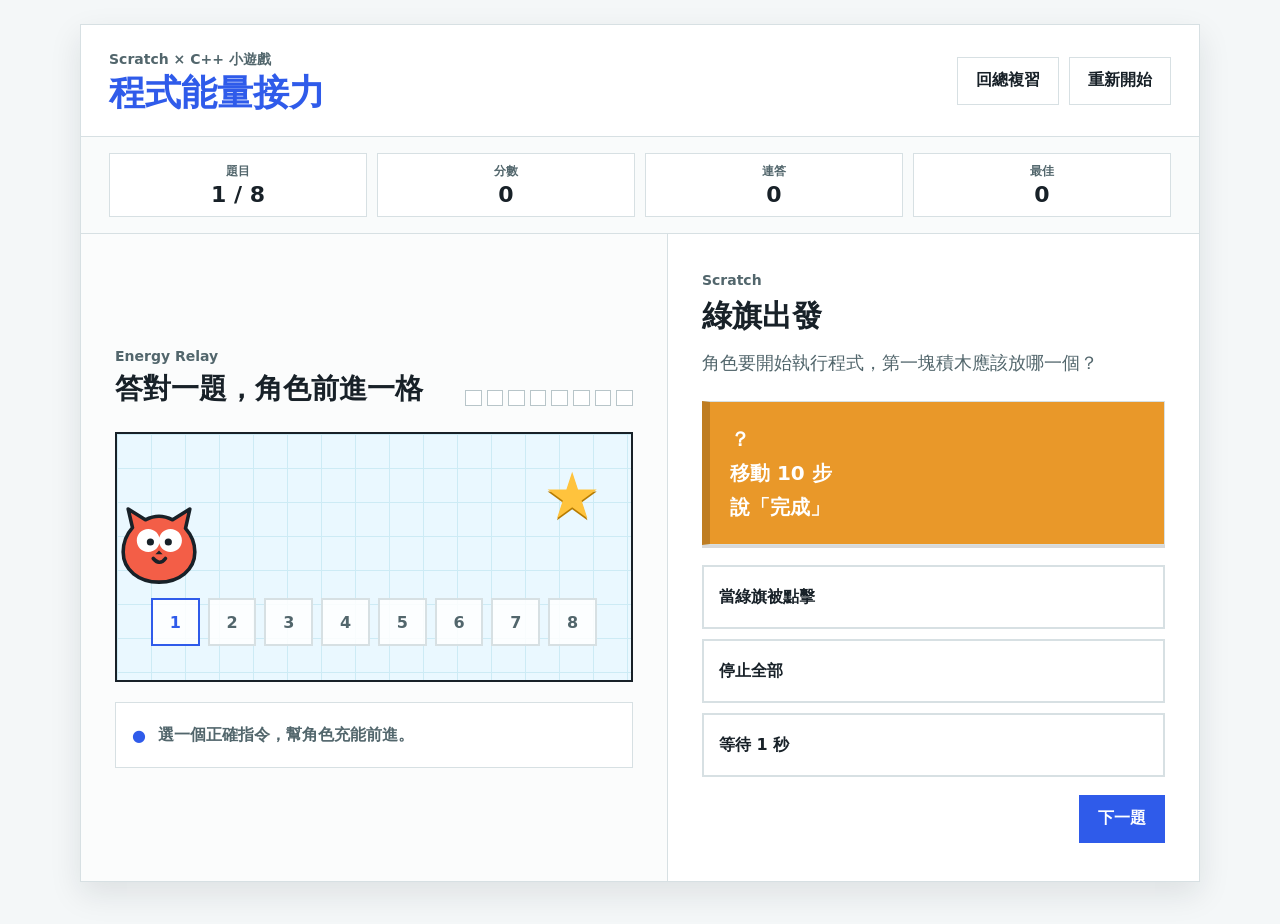
==== mini-game/index.html @ 88376808 "Add programming relay mini game" ====
<!doctype html>
<html lang="zh-Hant">
  <head>
    <meta charset="UTF-8" />
    <meta name="viewport" content="width=device-width, initial-scale=1.0" />
    <meta name="theme-color" content="#2f5bea" />
    <meta
      name="description"
      content="給國中生複習 Scratch 與 C++ 基礎語法的互動小遊戲"
    />
    <title>程式能量接力｜Scratch × C++ 小遊戲</title>
    <link rel="icon" href="../assets/sprite.svg" type="image/svg+xml" />
    <link rel="stylesheet" href="styles.css" />
  </head>
  <body>
    <main class="game-shell">
      <header class="topbar">
        <div class="brand-lockup">
          <span>Scratch × C++ 小遊戲</span>
          <h1>程式能量接力</h1>
        </div>

        <div class="top-actions">
          <a class="nav-button" href="../">回總複習</a>
          <button class="ghost-button" id="resetButton" type="button">重新開始</button>
        </div>
      </header>

      <section class="scoreboard" aria-label="遊戲狀態">
        <div>
          <span>題目</span>
          <strong id="roundCounter">1 / 8</strong>
        </div>
        <div>
          <span>分數</span>
          <strong id="scoreValue">0</strong>
        </div>
        <div>
          <span>連答</span>
          <strong id="streakValue">0</strong>
        </div>
        <div>
          <span>最佳</span>
          <strong id="bestValue">0</strong>
        </div>
      </section>

      <section class="play-layout" aria-live="polite">
        <section class="track-panel" aria-label="能量接力跑道">
          <div class="track-header">
            <div>
              <span class="small-label">Energy Relay</span>
              <h2>答對一題，角色前進一格</h2>
            </div>
            <div class="energy-meter" id="energyMeter" aria-label="能量格"></div>
          </div>

          <div class="track" id="track">
            <ol class="checkpoints" id="checkpoints"></ol>
            <img
              class="runner"
              id="runner"
              src="../assets/sprite.svg"
              alt="正在接力的程式角色"
            />
          </div>

          <div class="feedback" id="feedback" data-tone="neutral">
            <span aria-hidden="true">●</span>
            <p id="feedbackText">選一個正確指令，幫角色充能前進。</p>
          </div>
        </section>

        <section class="challenge-panel" aria-labelledby="challengeTitle">
          <span class="small-label" id="conceptLabel">Scratch</span>
          <h2 id="challengeTitle">準備題目中</h2>
          <p id="challengePrompt"></p>

          <div class="prompt-window" id="promptWindow"></div>

          <div class="answers" id="answers"></div>

          <div class="challenge-actions">
            <button class="primary-button" id="nextButton" type="button" hidden>下一題</button>
          </div>
        </section>
      </section>
    </main>

    <dialog class="result-dialog" id="resultDialog">
      <div class="result-badge" id="resultBadge">A</div>
      <p class="result-kicker">接力完成</p>
      <h2 id="resultTitle">程式能量隊長</h2>
      <p class="result-score">總分 <strong id="finalScore">100</strong> / 100</p>
      <p id="resultMessage"></p>
      <ol class="review-list" id="reviewList"></ol>
      <div class="result-actions">
        <button class="primary-button" id="playAgainButton" type="button">再玩一次</button>
        <a class="nav-button" href="../">回總複習</a>
      </div>
    </dialog>

    <script src="app.js"></script>
  </body>
</html>
---- mini-game/styles.css ----
:root {
  --ink: #182128;
  --muted: #52666c;
  --line: #d7e0e3;
  --paper: #ffffff;
  --page: #f4f7f8;
  --blue: #2f5bea;
  --blue-dark: #1f45c4;
  --yellow: #ffc33d;
  --teal: #59ced0;
  --coral: #f35e47;
  --green: #3faa72;
  --purple: #8f59ce;
  --code: #202a34;
  --shadow: 0 12px 30px rgba(24, 33, 40, 0.1);
}

* {
  box-sizing: border-box;
}

body {
  margin: 0;
  min-width: 320px;
  min-height: 100vh;
  background: var(--page);
  color: var(--ink);
  font-family: "Microsoft JhengHei", "PingFang TC", system-ui, sans-serif;
  letter-spacing: 0;
}

button,
a {
  -webkit-tap-highlight-color: transparent;
}

button {
  cursor: pointer;
  font: inherit;
}

.game-shell {
  width: min(1120px, calc(100% - 32px));
  margin: 24px auto;
  background: var(--paper);
  border: 1px solid var(--line);
  box-shadow: var(--shadow);
}

.topbar {
  min-height: 112px;
  padding: 22px 28px;
  display: flex;
  align-items: center;
  justify-content: space-between;
  gap: 20px;
  border-bottom: 1px solid var(--line);
}

.brand-lockup span,
.small-label {
  color: var(--muted);
  font-size: 14px;
  font-weight: 800;
}

.brand-lockup h1 {
  margin: 4px 0 0;
  color: var(--blue);
  font-size: 36px;
  line-height: 1.1;
}

.top-actions,
.result-actions,
.challenge-actions {
  display: flex;
  align-items: center;
  justify-content: flex-end;
  gap: 10px;
}

.nav-button,
.ghost-button,
.primary-button {
  min-height: 48px;
  padding: 0 18px;
  display: inline-flex;
  align-items: center;
  justify-content: center;
  border: 1px solid var(--line);
  background: var(--paper);
  color: var(--ink);
  text-decoration: none;
  font-weight: 800;
}

.nav-button:hover,
.ghost-button:hover {
  border-color: var(--blue);
  color: var(--blue);
}

.primary-button {
  border-color: var(--blue);
  background: var(--blue);
  color: white;
}

.primary-button:hover {
  background: var(--blue-dark);
}

.scoreboard {
  padding: 16px 28px;
  display: grid;
  grid-template-columns: repeat(4, minmax(0, 1fr));
  gap: 10px;
  background: #f9fbfb;
  border-bottom: 1px solid var(--line);
}

.scoreboard div {
  min-height: 58px;
  padding: 9px 12px;
  display: flex;
  flex-direction: column;
  justify-content: center;
  border: 1px solid var(--line);
  background: white;
  text-align: center;
}

.scoreboard span {
  color: var(--muted);
  font-size: 12px;
  font-weight: 700;
}

.scoreboard strong {
  margin-top: 2px;
  font-size: 22px;
}

.play-layout {
  min-height: 590px;
  display: grid;
  grid-template-columns: minmax(0, 1.05fr) minmax(360px, 0.95fr);
}

.track-panel {
  padding: 34px;
  display: flex;
  flex-direction: column;
  justify-content: center;
  border-right: 1px solid var(--line);
  background: #fbfcfc;
}

.track-header {
  display: flex;
  align-items: flex-end;
  justify-content: space-between;
  gap: 18px;
}

.track-header h2 {
  margin: 6px 0 0;
  font-size: 28px;
  line-height: 1.25;
}

.energy-meter {
  min-width: 168px;
  display: grid;
  grid-template-columns: repeat(8, 1fr);
  gap: 5px;
}

.energy-dot {
  height: 16px;
  border: 1px solid #b8c5c9;
  background: white;
}

.energy-dot.filled {
  border-color: var(--green);
  background: var(--green);
}

.track {
  position: relative;
  margin-top: 26px;
  min-height: 250px;
  overflow: hidden;
  border: 2px solid var(--ink);
  background-color: #eaf8ff;
  background-image:
    linear-gradient(#cdebf5 1px, transparent 1px),
    linear-gradient(90deg, #cdebf5 1px, transparent 1px);
  background-size: 34px 34px;
}

.track::after {
  content: "★";
  position: absolute;
  right: 30px;
  top: 30px;
  color: var(--yellow);
  font-size: 64px;
  line-height: 1;
  text-shadow: 0 2px 0 #b77b00;
}

.checkpoints {
  position: absolute;
  left: 34px;
  right: 34px;
  bottom: 34px;
  z-index: 1;
  list-style: none;
  margin: 0;
  padding: 0;
  display: grid;
  grid-template-columns: repeat(8, minmax(0, 1fr));
  gap: 8px;
}

.checkpoints li {
  min-height: 48px;
  display: grid;
  place-items: center;
  border: 2px solid var(--line);
  background: rgba(255, 255, 255, 0.86);
  color: var(--muted);
  font-weight: 900;
}

.checkpoints li.done {
  border-color: var(--green);
  background: #eef9f2;
  color: #247a4e;
}

.checkpoints li.active {
  border-color: var(--blue);
  color: var(--blue);
}

.runner {
  position: absolute;
  left: clamp(42px, var(--runner-left, 0%), calc(100% - 42px));
  bottom: 95px;
  z-index: 2;
  width: 86px;
  height: 86px;
  transform: translateX(-50%);
  transition:
    left 0.45s ease,
    transform 0.2s ease;
}

.runner.pop {
  transform: translateX(-50%) translateY(-10px) rotate(4deg);
}

.feedback {
  min-height: 66px;
  margin-top: 20px;
  padding: 14px 16px;
  display: flex;
  align-items: center;
  gap: 12px;
  border: 1px solid var(--line);
  background: white;
}

.feedback p {
  margin: 0;
  color: var(--muted);
  font-weight: 800;
  line-height: 1.6;
}

.feedback span {
  color: var(--blue);
}

.feedback[data-tone="success"] {
  background: #eef9f2;
}

.feedback[data-tone="success"] p,
.feedback[data-tone="success"] span {
  color: #247a4e;
}

.feedback[data-tone="error"] {
  background: #fff1ee;
}

.feedback[data-tone="error"] p,
.feedback[data-tone="error"] span {
  color: #b73e2d;
}

.challenge-panel {
  min-width: 0;
  padding: 38px 34px;
  display: flex;
  flex-direction: column;
  justify-content: center;
}

.challenge-panel h2 {
  margin: 8px 0 12px;
  font-size: 30px;
  line-height: 1.3;
}

.challenge-panel p {
  margin: 0;
  color: var(--muted);
  font-size: 18px;
  line-height: 1.75;
}

.prompt-window {
  margin-top: 22px;
}

.code-card,
.scratch-card {
  width: 100%;
  min-height: 122px;
  padding: 20px;
  display: flex;
  align-items: center;
  border: 1px solid var(--line);
}

.code-card {
  border-left: 8px solid var(--teal);
  background: var(--code);
  color: #f4f7f8;
  font: 19px/1.7 Consolas, "SFMono-Regular", monospace;
  white-space: pre-wrap;
}

.scratch-card {
  border-left: 8px solid rgba(0, 0, 0, 0.18);
  background: #e99829;
  color: white;
  font-size: 20px;
  font-weight: 900;
  line-height: 1.7;
  box-shadow: 0 3px 0 rgba(0, 0, 0, 0.15);
}

.blank {
  color: var(--yellow);
  font-weight: 900;
}

.answers {
  margin-top: 20px;
  display: grid;
  gap: 10px;
}

.answer-button {
  min-height: 64px;
  padding: 13px 15px;
  border: 2px solid var(--line);
  background: white;
  color: var(--ink);
  text-align: left;
  font-weight: 800;
  line-height: 1.5;
}

.answer-button:hover,
.answer-button:focus-visible {
  border-color: var(--blue);
  outline: 0;
}

.answer-button.correct {
  border-color: var(--green);
  background: #eef9f2;
  color: #247a4e;
}

.answer-button.wrong {
  border-color: var(--coral);
  background: #fff1ee;
  color: #b73e2d;
}

.answer-button code {
  font-family: Consolas, "SFMono-Regular", monospace;
  font-size: 16px;
}

.challenge-actions {
  margin-top: 18px;
  min-height: 48px;
}

.result-dialog {
  width: min(620px, calc(100% - 28px));
  padding: 34px;
  border: 2px solid var(--ink);
  background: white;
  color: var(--ink);
  text-align: center;
}

.result-dialog::backdrop {
  background: rgba(24, 33, 40, 0.72);
}

.result-badge {
  width: 82px;
  height: 82px;
  margin: 0 auto 14px;
  display: grid;
  place-items: center;
  border: 3px solid var(--ink);
  background: var(--yellow);
  font-size: 42px;
  font-weight: 900;
  transform: rotate(-3deg);
}

.result-kicker {
  margin: 0;
  color: var(--coral);
  font-weight: 900;
}

.result-dialog h2 {
  margin: 8px 0;
  font-size: 34px;
}

.result-score {
  font-size: 20px;
}

.result-score strong {
  color: var(--blue);
  font-size: 34px;
}

.review-list {
  max-height: 190px;
  margin: 22px 0 0;
  padding: 16px 16px 16px 38px;
  overflow: auto;
  background: #f6f8f9;
  text-align: left;
  line-height: 1.75;
}

.result-dialog .result-actions {
  margin-top: 18px;
}

@media (max-width: 900px) {
  .game-shell {
    width: min(100% - 20px, 760px);
    margin: 10px auto;
  }

  .topbar {
    align-items: flex-start;
    flex-direction: column;
  }

  .scoreboard {
    grid-template-columns: repeat(2, minmax(0, 1fr));
  }

  .play-layout {
    grid-template-columns: 1fr;
  }

  .track-panel {
    border-right: 0;
    border-bottom: 1px solid var(--line);
  }
}

@media (max-width: 620px) {
  .game-shell {
    width: 100%;
    margin: 0;
    border-left: 0;
    border-right: 0;
  }

  .topbar,
  .scoreboard,
  .track-panel,
  .challenge-panel {
    padding-left: 18px;
    padding-right: 18px;
  }

  .brand-lockup h1 {
    font-size: 30px;
  }

  .top-actions {
    width: 100%;
    display: grid;
    grid-template-columns: 1fr 1fr;
  }

  .nav-button,
  .ghost-button,
  .primary-button {
    min-height: 46px;
    padding: 0 12px;
  }

  .track-header {
    align-items: flex-start;
    flex-direction: column;
  }

  .track-header h2 {
    font-size: 24px;
  }

  .energy-meter {
    width: 100%;
  }

  .track {
    min-height: 220px;
  }

  .checkpoints {
    left: 18px;
    right: 18px;
    gap: 4px;
  }

  .checkpoints li {
    min-height: 40px;
    font-size: 12px;
  }

  .runner {
    width: 72px;
    height: 72px;
    bottom: 88px;
  }

  .track::after {
    right: 20px;
    top: 22px;
    font-size: 54px;
  }

  .challenge-panel h2 {
    font-size: 26px;
  }

  .challenge-panel p {
    font-size: 16px;
  }

  .code-card {
    padding: 16px;
    font-size: 15px;
  }

  .scratch-card {
    font-size: 18px;
  }

  .result-actions {
    align-items: stretch;
    flex-direction: column;
  }
}

@media (prefers-reduced-motion: reduce) {
  *,
  *::before,
  *::after {
    scroll-behavior: auto !important;
    transition-duration: 0.01ms !important;
    animation-duration: 0.01ms !important;
  }
}
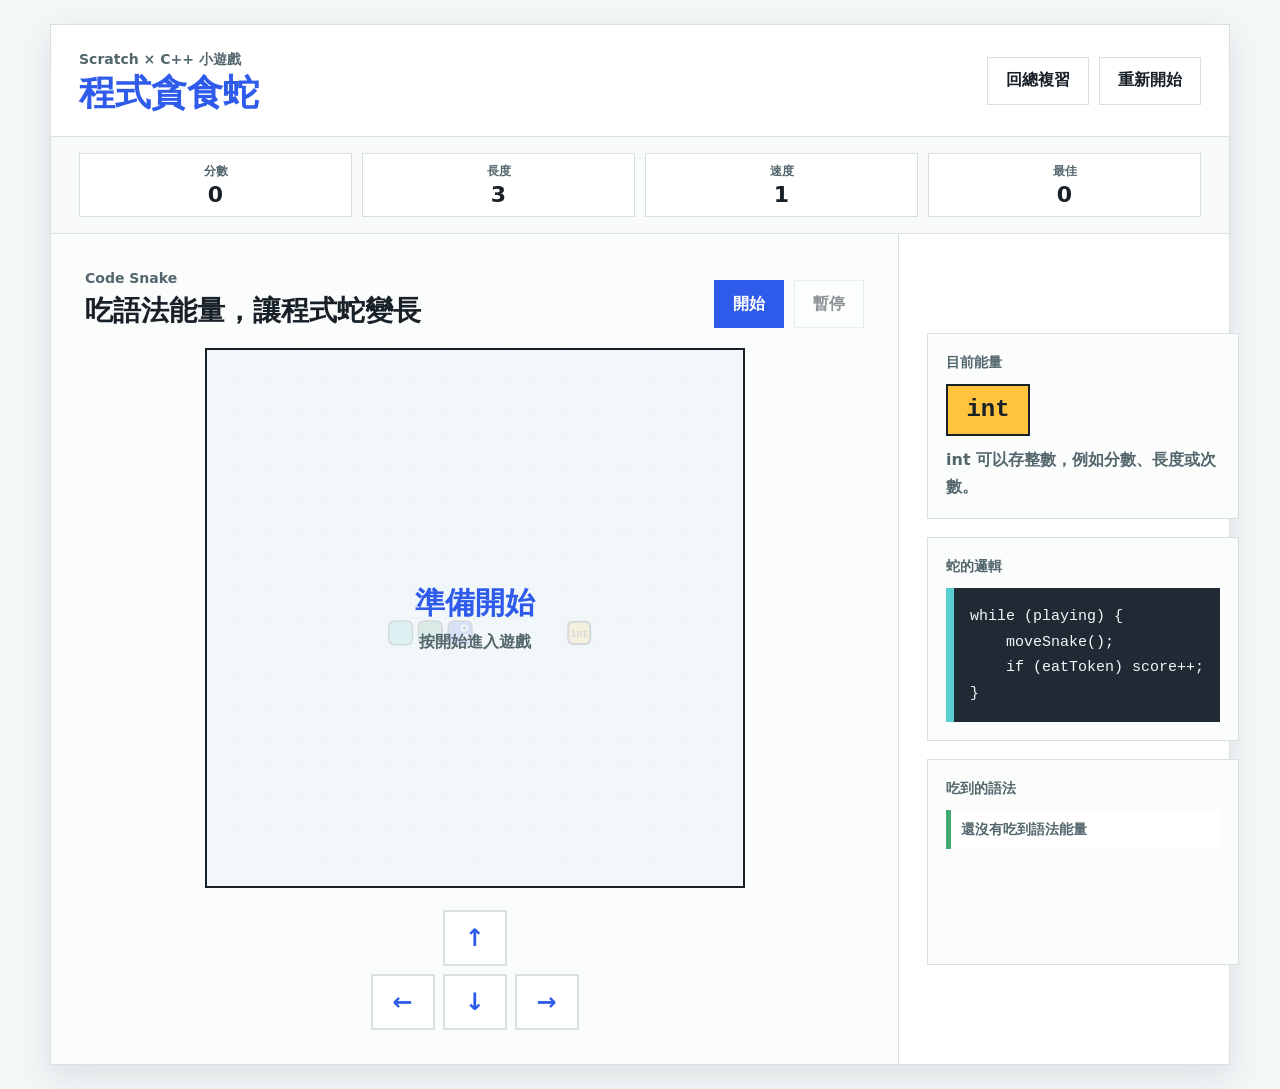
==== commit e5c0bbd1: "Replace relay mini game with code snake" ====
--- a/mini-game/index.html
+++ b/mini-game/index.html
@@ -4,11 +4,8 @@
     <meta charset="UTF-8" />
     <meta name="viewport" content="width=device-width, initial-scale=1.0" />
     <meta name="theme-color" content="#2f5bea" />
-    <meta
-      name="description"
-      content="給國中生複習 Scratch 與 C++ 基礎語法的互動小遊戲"
-    />
-    <title>程式能量接力｜Scratch × C++ 小遊戲</title>
+    <meta name="description" content="給國中生玩的 Scratch 與 C++ 程式貪食蛇小遊戲" />
+    <title>程式貪食蛇｜Scratch × C++ 小遊戲</title>
     <link rel="icon" href="../assets/sprite.svg" type="image/svg+xml" />
     <link rel="stylesheet" href="styles.css" />
   </head>
@@ -17,27 +14,27 @@
       <header class="topbar">
         <div class="brand-lockup">
           <span>Scratch × C++ 小遊戲</span>
-          <h1>程式能量接力</h1>
+          <h1>程式貪食蛇</h1>
         </div>
 
         <div class="top-actions">
           <a class="nav-button" href="../">回總複習</a>
-          <button class="ghost-button" id="resetButton" type="button">重新開始</button>
+          <button class="ghost-button" id="restartButton" type="button">重新開始</button>
         </div>
       </header>
 
       <section class="scoreboard" aria-label="遊戲狀態">
         <div>
-          <span>題目</span>
-          <strong id="roundCounter">1 / 8</strong>
-        </div>
-        <div>
           <span>分數</span>
           <strong id="scoreValue">0</strong>
         </div>
         <div>
-          <span>連答</span>
-          <strong id="streakValue">0</strong>
+          <span>長度</span>
+          <strong id="lengthValue">3</strong>
+        </div>
+        <div>
+          <span>速度</span>
+          <strong id="speedValue">1</strong>
         </div>
         <div>
           <span>最佳</span>
@@ -45,55 +42,72 @@
         </div>
       </section>
 
-      <section class="play-layout" aria-live="polite">
-        <section class="track-panel" aria-label="能量接力跑道">
-          <div class="track-header">
+      <section class="play-layout">
+        <section class="board-panel" aria-labelledby="boardTitle">
+          <div class="board-header">
             <div>
-              <span class="small-label">Energy Relay</span>
-              <h2>答對一題，角色前進一格</h2>
+              <span class="small-label">Code Snake</span>
+              <h2 id="boardTitle">吃語法能量，讓程式蛇變長</h2>
             </div>
-            <div class="energy-meter" id="energyMeter" aria-label="能量格"></div>
+            <div class="game-actions">
+              <button class="primary-button" id="startButton" type="button">開始</button>
+              <button class="ghost-button" id="pauseButton" type="button">暫停</button>
+            </div>
           </div>
 
-          <div class="track" id="track">
-            <ol class="checkpoints" id="checkpoints"></ol>
-            <img
-              class="runner"
-              id="runner"
-              src="../assets/sprite.svg"
-              alt="正在接力的程式角色"
-            />
+          <div class="canvas-wrap">
+            <canvas
+              id="gameCanvas"
+              width="540"
+              height="540"
+              tabindex="0"
+              aria-label="程式貪食蛇遊戲盤"
+            ></canvas>
+            <div class="game-overlay" id="gameOverlay">
+              <strong id="overlayTitle">準備開始</strong>
+              <span id="overlayText">按開始進入遊戲</span>
+            </div>
           </div>
 
-          <div class="feedback" id="feedback" data-tone="neutral">
-            <span aria-hidden="true">●</span>
-            <p id="feedbackText">選一個正確指令，幫角色充能前進。</p>
+          <div class="mobile-controls" aria-label="手機方向控制">
+            <span></span>
+            <button type="button" data-direction="up" aria-label="向上">↑</button>
+            <span></span>
+            <button type="button" data-direction="left" aria-label="向左">←</button>
+            <button type="button" data-direction="down" aria-label="向下">↓</button>
+            <button type="button" data-direction="right" aria-label="向右">→</button>
           </div>
         </section>
 
-        <section class="challenge-panel" aria-labelledby="challengeTitle">
-          <span class="small-label" id="conceptLabel">Scratch</span>
-          <h2 id="challengeTitle">準備題目中</h2>
-          <p id="challengePrompt"></p>
+        <aside class="info-panel" aria-label="程式語法狀態">
+          <section class="token-panel">
+            <span class="small-label">目前能量</span>
+            <div class="token-chip" id="currentToken">int</div>
+            <p id="currentTip">int 可以存整數，例如分數、長度或次數。</p>
+          </section>
 
-          <div class="prompt-window" id="promptWindow"></div>
+          <section class="code-panel">
+            <span class="small-label">蛇的邏輯</span>
+            <pre><code>while (playing) {
+    moveSnake();
+    if (eatToken) score++;
+}</code></pre>
+          </section>
 
-          <div class="answers" id="answers"></div>
-
-          <div class="challenge-actions">
-            <button class="primary-button" id="nextButton" type="button" hidden>下一題</button>
-          </div>
-        </section>
+          <section class="log-panel">
+            <span class="small-label">吃到的語法</span>
+            <ol id="tokenLog"></ol>
+          </section>
+        </aside>
       </section>
     </main>
 
     <dialog class="result-dialog" id="resultDialog">
-      <div class="result-badge" id="resultBadge">A</div>
-      <p class="result-kicker">接力完成</p>
-      <h2 id="resultTitle">程式能量隊長</h2>
-      <p class="result-score">總分 <strong id="finalScore">100</strong> / 100</p>
+      <div class="result-badge" id="resultBadge">0</div>
+      <p class="result-kicker">Game Over</p>
+      <h2 id="resultTitle">程式蛇停下來了</h2>
+      <p class="result-score">總分 <strong id="finalScore">0</strong></p>
       <p id="resultMessage"></p>
-      <ol class="review-list" id="reviewList"></ol>
       <div class="result-actions">
         <button class="primary-button" id="playAgainButton" type="button">再玩一次</button>
         <a class="nav-button" href="../">回總複習</a>
--- a/mini-game/styles.css
+++ b/mini-game/styles.css
@@ -40,7 +40,7 @@
 }
 
 .game-shell {
-  width: min(1120px, calc(100% - 32px));
+  width: min(1180px, calc(100% - 32px));
   margin: 24px auto;
   background: var(--paper);
   border: 1px solid var(--line);
@@ -72,8 +72,8 @@
 }
 
 .top-actions,
-.result-actions,
-.challenge-actions {
+.game-actions,
+.result-actions {
   display: flex;
   align-items: center;
   justify-content: flex-end;
@@ -111,6 +111,12 @@
   background: var(--blue-dark);
 }
 
+.primary-button:disabled,
+.ghost-button:disabled {
+  cursor: not-allowed;
+  opacity: 0.48;
+}
+
 .scoreboard {
   padding: 16px 28px;
   display: grid;
@@ -143,272 +149,169 @@
 }
 
 .play-layout {
-  min-height: 590px;
-  display: grid;
-  grid-template-columns: minmax(0, 1.05fr) minmax(360px, 0.95fr);
-}
-
-.track-panel {
+  min-height: 650px;
+  display: grid;
+  grid-template-columns: minmax(0, 1fr) 330px;
+}
+
+.board-panel {
   padding: 34px;
-  display: flex;
-  flex-direction: column;
-  justify-content: center;
   border-right: 1px solid var(--line);
   background: #fbfcfc;
 }
 
-.track-header {
+.board-header {
   display: flex;
   align-items: flex-end;
   justify-content: space-between;
   gap: 18px;
-}
-
-.track-header h2 {
+  margin-bottom: 20px;
+}
+
+.board-header h2 {
   margin: 6px 0 0;
   font-size: 28px;
   line-height: 1.25;
 }
 
-.energy-meter {
-  min-width: 168px;
-  display: grid;
-  grid-template-columns: repeat(8, 1fr);
-  gap: 5px;
-}
-
-.energy-dot {
-  height: 16px;
-  border: 1px solid #b8c5c9;
+.canvas-wrap {
+  position: relative;
+  width: min(100%, 540px);
+  aspect-ratio: 1;
+  margin: 0 auto;
+  border: 2px solid var(--ink);
+  background: #eaf8ff;
+  overflow: hidden;
+}
+
+#gameCanvas {
+  width: 100%;
+  height: 100%;
+  display: block;
+  touch-action: none;
+}
+
+.game-overlay {
+  position: absolute;
+  inset: 0;
+  display: grid;
+  place-content: center;
+  gap: 8px;
+  background: rgba(244, 247, 248, 0.86);
+  text-align: center;
+}
+
+.game-overlay[hidden] {
+  display: none;
+}
+
+.game-overlay strong {
+  color: var(--blue);
+  font-size: 30px;
+}
+
+.game-overlay span {
+  color: var(--muted);
+  font-weight: 800;
+}
+
+.mobile-controls {
+  width: min(320px, 100%);
+  margin: 22px auto 0;
+  display: grid;
+  grid-template-columns: repeat(3, 64px);
+  justify-content: center;
+  gap: 8px;
+}
+
+.mobile-controls button {
+  width: 64px;
+  height: 56px;
+  border: 2px solid var(--line);
   background: white;
-}
-
-.energy-dot.filled {
-  border-color: var(--green);
-  background: var(--green);
-}
-
-.track {
-  position: relative;
-  margin-top: 26px;
-  min-height: 250px;
-  overflow: hidden;
+  color: var(--blue);
+  font-size: 24px;
+  font-weight: 900;
+}
+
+.mobile-controls button:active {
+  border-color: var(--blue);
+  background: #edf2ff;
+}
+
+.info-panel {
+  min-width: 0;
+  padding: 34px 28px;
+  display: grid;
+  align-content: center;
+  gap: 18px;
+  background: white;
+}
+
+.token-panel,
+.code-panel,
+.log-panel {
+  padding: 18px;
+  border: 1px solid var(--line);
+  background: #fbfcfc;
+}
+
+.token-chip {
+  width: fit-content;
+  min-width: 84px;
+  min-height: 52px;
+  margin: 12px 0 10px;
+  padding: 8px 16px;
+  display: grid;
+  place-items: center;
   border: 2px solid var(--ink);
-  background-color: #eaf8ff;
-  background-image:
-    linear-gradient(#cdebf5 1px, transparent 1px),
-    linear-gradient(90deg, #cdebf5 1px, transparent 1px);
-  background-size: 34px 34px;
-}
-
-.track::after {
-  content: "★";
-  position: absolute;
-  right: 30px;
-  top: 30px;
-  color: var(--yellow);
-  font-size: 64px;
-  line-height: 1;
-  text-shadow: 0 2px 0 #b77b00;
-}
-
-.checkpoints {
-  position: absolute;
-  left: 34px;
-  right: 34px;
-  bottom: 34px;
-  z-index: 1;
-  list-style: none;
+  background: var(--yellow);
+  color: var(--ink);
+  font: 900 24px/1 Consolas, "SFMono-Regular", monospace;
+}
+
+.token-panel p {
   margin: 0;
-  padding: 0;
-  display: grid;
-  grid-template-columns: repeat(8, minmax(0, 1fr));
-  gap: 8px;
-}
-
-.checkpoints li {
-  min-height: 48px;
-  display: grid;
-  place-items: center;
-  border: 2px solid var(--line);
-  background: rgba(255, 255, 255, 0.86);
-  color: var(--muted);
-  font-weight: 900;
-}
-
-.checkpoints li.done {
-  border-color: var(--green);
-  background: #eef9f2;
-  color: #247a4e;
-}
-
-.checkpoints li.active {
-  border-color: var(--blue);
-  color: var(--blue);
-}
-
-.runner {
-  position: absolute;
-  left: clamp(42px, var(--runner-left, 0%), calc(100% - 42px));
-  bottom: 95px;
-  z-index: 2;
-  width: 86px;
-  height: 86px;
-  transform: translateX(-50%);
-  transition:
-    left 0.45s ease,
-    transform 0.2s ease;
-}
-
-.runner.pop {
-  transform: translateX(-50%) translateY(-10px) rotate(4deg);
-}
-
-.feedback {
-  min-height: 66px;
-  margin-top: 20px;
-  padding: 14px 16px;
-  display: flex;
-  align-items: center;
-  gap: 12px;
-  border: 1px solid var(--line);
-  background: white;
-}
-
-.feedback p {
-  margin: 0;
-  color: var(--muted);
-  font-weight: 800;
-  line-height: 1.6;
-}
-
-.feedback span {
-  color: var(--blue);
-}
-
-.feedback[data-tone="success"] {
-  background: #eef9f2;
-}
-
-.feedback[data-tone="success"] p,
-.feedback[data-tone="success"] span {
-  color: #247a4e;
-}
-
-.feedback[data-tone="error"] {
-  background: #fff1ee;
-}
-
-.feedback[data-tone="error"] p,
-.feedback[data-tone="error"] span {
-  color: #b73e2d;
-}
-
-.challenge-panel {
-  min-width: 0;
-  padding: 38px 34px;
-  display: flex;
-  flex-direction: column;
-  justify-content: center;
-}
-
-.challenge-panel h2 {
-  margin: 8px 0 12px;
-  font-size: 30px;
-  line-height: 1.3;
-}
-
-.challenge-panel p {
-  margin: 0;
-  color: var(--muted);
-  font-size: 18px;
-  line-height: 1.75;
-}
-
-.prompt-window {
-  margin-top: 22px;
-}
-
-.code-card,
-.scratch-card {
-  width: 100%;
-  min-height: 122px;
-  padding: 20px;
-  display: flex;
-  align-items: center;
-  border: 1px solid var(--line);
-}
-
-.code-card {
+  color: var(--muted);
+  font-size: 16px;
+  font-weight: 800;
+  line-height: 1.7;
+}
+
+.code-panel pre {
+  margin: 12px 0 0;
+  padding: 16px;
+  overflow: auto;
   border-left: 8px solid var(--teal);
   background: var(--code);
   color: #f4f7f8;
-  font: 19px/1.7 Consolas, "SFMono-Regular", monospace;
-  white-space: pre-wrap;
-}
-
-.scratch-card {
-  border-left: 8px solid rgba(0, 0, 0, 0.18);
-  background: #e99829;
-  color: white;
-  font-size: 20px;
-  font-weight: 900;
-  line-height: 1.7;
-  box-shadow: 0 3px 0 rgba(0, 0, 0, 0.15);
-}
-
-.blank {
-  color: var(--yellow);
-  font-weight: 900;
-}
-
-.answers {
-  margin-top: 20px;
-  display: grid;
-  gap: 10px;
-}
-
-.answer-button {
-  min-height: 64px;
-  padding: 13px 15px;
-  border: 2px solid var(--line);
+  font: 15px/1.7 Consolas, "SFMono-Regular", monospace;
+}
+
+.log-panel ol {
+  min-height: 136px;
+  max-height: 170px;
+  margin: 12px 0 0;
+  padding: 0;
+  list-style: none;
+  overflow: auto;
+  display: grid;
+  align-content: start;
+  gap: 8px;
+}
+
+.log-panel li {
+  padding: 9px 10px;
+  border-left: 5px solid var(--green);
   background: white;
-  color: var(--ink);
-  text-align: left;
+  color: var(--muted);
+  font-size: 14px;
   font-weight: 800;
   line-height: 1.5;
 }
 
-.answer-button:hover,
-.answer-button:focus-visible {
-  border-color: var(--blue);
-  outline: 0;
-}
-
-.answer-button.correct {
-  border-color: var(--green);
-  background: #eef9f2;
-  color: #247a4e;
-}
-
-.answer-button.wrong {
-  border-color: var(--coral);
-  background: #fff1ee;
-  color: #b73e2d;
-}
-
-.answer-button code {
-  font-family: Consolas, "SFMono-Regular", monospace;
-  font-size: 16px;
-}
-
-.challenge-actions {
-  margin-top: 18px;
-  min-height: 48px;
-}
-
 .result-dialog {
-  width: min(620px, calc(100% - 28px));
+  width: min(560px, calc(100% - 28px));
   padding: 34px;
   border: 2px solid var(--ink);
   background: white;
@@ -428,7 +331,8 @@
   place-items: center;
   border: 3px solid var(--ink);
   background: var(--yellow);
-  font-size: 42px;
+  color: var(--blue);
+  font-size: 36px;
   font-weight: 900;
   transform: rotate(-3deg);
 }
@@ -453,21 +357,18 @@
   font-size: 34px;
 }
 
-.review-list {
-  max-height: 190px;
-  margin: 22px 0 0;
-  padding: 16px 16px 16px 38px;
-  overflow: auto;
-  background: #f6f8f9;
-  text-align: left;
-  line-height: 1.75;
-}
-
-.result-dialog .result-actions {
-  margin-top: 18px;
-}
-
-@media (max-width: 900px) {
+#resultMessage {
+  color: var(--muted);
+  font-weight: 800;
+  line-height: 1.7;
+}
+
+.result-actions {
+  margin-top: 22px;
+  justify-content: center;
+}
+
+@media (max-width: 940px) {
   .game-shell {
     width: min(100% - 20px, 760px);
     margin: 10px auto;
@@ -486,7 +387,7 @@
     grid-template-columns: 1fr;
   }
 
-  .track-panel {
+  .board-panel {
     border-right: 0;
     border-bottom: 1px solid var(--line);
   }
@@ -502,8 +403,8 @@
 
   .topbar,
   .scoreboard,
-  .track-panel,
-  .challenge-panel {
+  .board-panel,
+  .info-panel {
     padding-left: 18px;
     padding-right: 18px;
   }
@@ -525,61 +426,36 @@
     padding: 0 12px;
   }
 
-  .track-header {
+  .board-header {
     align-items: flex-start;
     flex-direction: column;
   }
 
-  .track-header h2 {
+  .game-actions {
+    width: 100%;
+    display: grid;
+    grid-template-columns: 1fr 1fr;
+  }
+
+  .board-header h2 {
     font-size: 24px;
   }
 
-  .energy-meter {
-    width: 100%;
-  }
-
-  .track {
-    min-height: 220px;
-  }
-
-  .checkpoints {
-    left: 18px;
-    right: 18px;
-    gap: 4px;
-  }
-
-  .checkpoints li {
-    min-height: 40px;
-    font-size: 12px;
-  }
-
-  .runner {
-    width: 72px;
-    height: 72px;
-    bottom: 88px;
-  }
-
-  .track::after {
-    right: 20px;
-    top: 22px;
-    font-size: 54px;
-  }
-
-  .challenge-panel h2 {
+  .canvas-wrap {
+    width: min(100%, 430px);
+  }
+
+  .game-overlay strong {
     font-size: 26px;
   }
 
-  .challenge-panel p {
-    font-size: 16px;
-  }
-
-  .code-card {
-    padding: 16px;
-    font-size: 15px;
-  }
-
-  .scratch-card {
-    font-size: 18px;
+  .mobile-controls {
+    grid-template-columns: repeat(3, 58px);
+  }
+
+  .mobile-controls button {
+    width: 58px;
+    height: 52px;
   }
 
   .result-actions {
